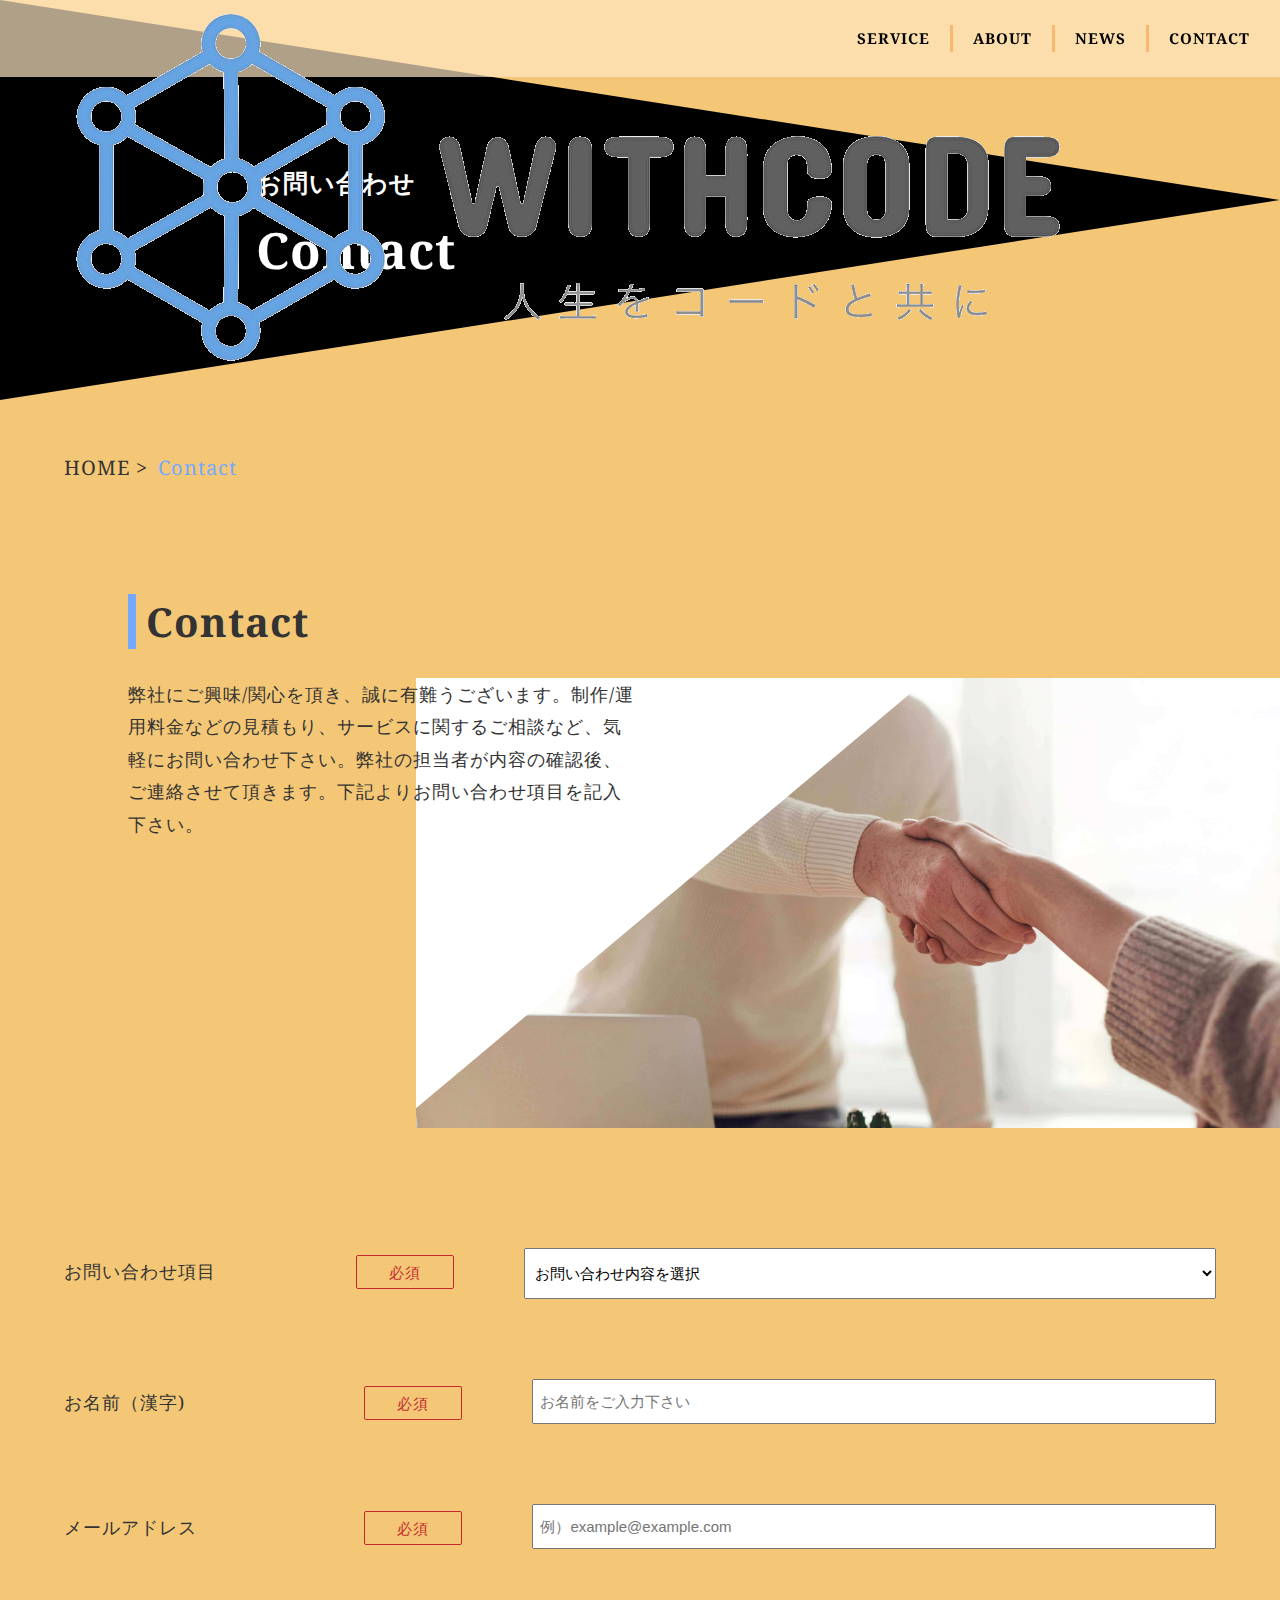
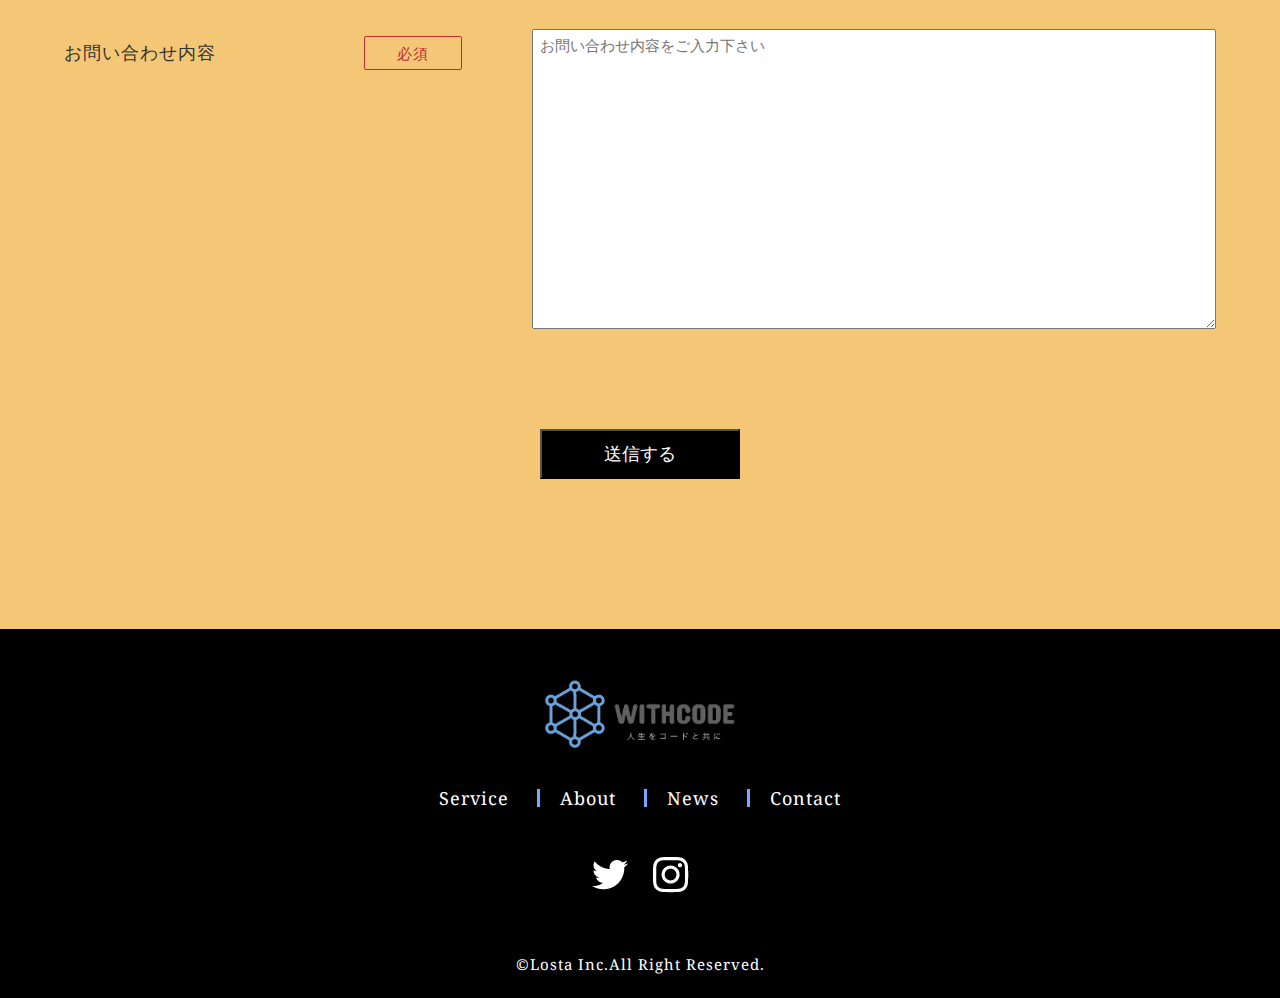
==== html/contact.html @ 9f4ab1d3 "firstcommit" ====
<html>
  <head>
    <meta charset="UTF-8">
    <title>プログラミング教材「WithCode+」</title>
    <meta name="description" content="「人生をコードと共に」というビジョンを達成するべく、皆さんのプログラミング学習をサポートします。">
    <meta name="keywords" content="IT,プログラミング,コミュニティ">
    <meta name="viewport" content="width=device-width, initial-scale=1.0">
    <meta property="og:title" content="プログラミング教材「WithCode+」">
    <meta property="og:type" content="article">
    <meta property="og:url" content="https://withcode-plus.tech">
    <meta property="og:image" content="img/logo.png">
    <meta property="og:description" content="「人生をコードと共に」というビジョンを達成するべく、皆さんのプログラミング学習をサポートします。">
    <meta property="og:site_name" content="プログラミング教材">
    <link rel="icon" href="../favicon.ico">
    <link rel="apple-touch-icon" sizes="180×180" href="img/logo.png">
    <link rel="stylesheet" type="text/css" href="../css/reset.css">
    <link rel="stylesheet" type="text/css" href="../css/common1.css">
    <link rel="stylesheet" type="text/css" href="../css/common2.css">
    <link rel="stylesheet" type="text/css" href="../css/contact.css">
    <link rel="preconnect" href="https://fonts.gstatic.com">
    <link href="https://fonts.googleapis.com/css2?family=Noto+Serif:ital,wght@0,400;0,700;1,400;1,700&display=swap"
      rel="stylesheet">
  </head>
  <body>
    <header>
      <div class="header_all">
        <a href="../index.html" class="logo">
          <img src="../img HP2/logo.png" alt="ロゴ画像">
        </a>
        <nav class="navbar">
          <ul>
            <li><a href="../index.html" class="respons">TOP</a></li>
            <li><a href="service.html">SERVICE</a></li>
            <li><a href="about.html">ABOUT</a></li>
            <li><a href="news.html">NEWS</a></li>
            <li><a href="contact.html">CONTACT</a></li>
          </ul>
        </nav>
      </div>
      <p class="drawer"></p>
    </header>
    <main>
      <section class="top">
        <div class="top_bg">
          <p class="top_ttl">
            <small>お問い合わせ</small>
            Contact
          </p>
        </div>
      </section>
      <section class="breadcrumb">
        <ul>
          <li>
            <a href="../index.html"><span>HOME</span></a>
          </li>
          <li>
            <a href="service.html"><span class="color">Contact</span></a>
          </li>
        </ul>
      </section>
      <section class="contact">
        <div class="inner">
          <h2 class="section_ttl"><small></small>Contact</h2>
          <div class="contact_item">
            <p class="contact_txt">
              弊社にご興味/関心を頂き、誠に有難うございます。制作/運用料金などの見積もり、サービスに関するご相談など、気軽にお問い合わせ下さい。弊社の担当者が内容の確認後、ご連絡させて頂きます。下記よりお問い合わせ項目を記入下さい。
            </p>
          </div>
        </div>
        <div class="contact_img"></div>
        <form action="mail.php" class="contact_form" id="form" method="POST">
          <div class="contact_box">
            <label for="name" class="contact_form_ttl">お問い合わせ項目</label>
            <select class="contact_form_box1" name="subject" required="required">
              <optgroup value>
                <option class="select_with" value="プルダウンメニューで問い合わせ内容を選択" hidden>お問い合わせ内容を選択</option>
                <option class="select_with" value="サイト制作/運用の見積もり">サイト制作/運用の見積もり</option>
                <option class="select_with" value="システム制作/運用の見積もり">システム開発/運用の見積もり</option>
                <option class="select_with" value="その他">その他</option>
              </optgroup>
            </select>
          </div>
          <div class="contact_box">
            <label for="name" class="contact_form_ttl">お名前（漢字)</label>
            <input type="text" class="contact_form_box2" name="" required="required" placeholder="お名前をご入力下さい">
          </div>
          <div class="contact_box">
            <label for="email" class="contact_form_ttl">メールアドレス</label>
            <input type="email" class="contact_form_box2" name="" required="required" placeholder="例）example@example.com">
          </div>
          <div class="contact_box _area">
            <label for="message" class="contact_form_ttl">お問い合わせ内容</label>
            <textarea name="message" class="contact_txtarea" id="message" cols="30" rows="10" required="required"
              placeholder="お問い合わせ内容をご入力下さい"></textarea>
          </div>
          <button type="submit" class="contact_btn">送信する</button>
        </form>
      </section>
    </main>
  </body>
  <footer>
    <div class="footer_logo">
      <a href="../index.html">
        <img src="../img HP2/logo.png" alt="ロゴ画像">
      </a>
    </div>
    <ul class="footer_list">
      <li class="footer_item">
        <a href="service.html">Service</a>
      </li>
      <li class="footer_item">
        <a href="about.html">About</a>
      </li>
      <li class="footer_item">
        <a href="news.html">News</a>
      </li>
      <li class="footer_item">
        <a href="contact.html">Contact</a>
      </li>
    </ul>
    <ul class="footer_sns">
      <li class="sns_icon1">
        <a href="#"><img src="../img HP2/twitter.png" alt="Twitterアイコン"></a>
      </li>
      <li class="sns_icon2">
        <a href="#"><img src="../img HP2/instagram.png" alt="Instagramアイコン"></a>
      </li>
    </ul>
    <small class="footer_txt">©Losta Inc.All Right Reserved.</small>
  </footer>
</html>
---- css/common1.css ----
@charset "UTF-8";
body {
  font-family: "Noto Serif", serif;
  font-size: 15px;
  line-height: 1.8;
  letter-spacing: 1px;
  word-break: break-all;
  color: #333;
  background: rgb(243, 199, 118);
}
a {
  text-decoration: none;
  color: #333;
}
li {
  list-style: none;
}
header {
  width: 100%;
  display: inline-block;
  background: rgba(255, 232, 197, 0.69);
  position: fixed;
  z-index: 101;
}
header .logo {
  position: absolute;
  width: 250px;
  height: 50px;
  left: 70px;
  top: 5px;
  font-size: 40px;
  z-index: 2;
}
header .navbar ul {
  display: flex;
  float: right;
  position: relative;
  margin: 15px 0;
}
header .navbar ul li {
  margin: 10px;
  padding-right: 20px;
  border-right: solid 3px #fab86e;
}
header .navbar ul li:nth-child(1) {
  border-right: none;
}
header .navbar ul li:last-child {
  border-right: none;
}
header .navbar ul li a {
  color: #000;
  font-weight: 700;
  font-size: 15px;
}
header .navbar ul li a:hover {
  color: #75a9ff;
}
header .respons {
  visibility: hidden;
  width: 0;
  height: 0;
}
header .drawer {
  visibility: hidden;
}
.inner {
  max-width: 80%;
  margin: 0 auto;
  position: relative;
}
.intro {
  width: 40%;
}
.section_ttl {
  margin-bottom: 20px;
  font-size: 40px;
}
.section_ttl small {
  border-left: solid 8px #75a9ff;
  padding-right: 10px;
}
.intro_txt {
  font-size: 18px;
}
footer {
  padding: 50px 0 20px;
  background: #000;
  color: #fff;
}
.footer_logo {
  width: 15%;
  height: auto;
  margin: 0 auto;
  margin-bottom: 40px;
}
.footer_logo img {
  width: 100%;
}
.footer_list {
  display: flex;
  justify-content: center;
  margin-bottom: 50px;
}
.footer_item {
  padding-right: 28px;
  margin-right: 20px;
  border-right: solid 3px #75a9ff;
  font-size: 18px;
  line-height: 1;
}
.footer_item a {
  color: #fff;
}
.footer_item a:hover {
  color: #75a9ff;
}
.footer_item:last-child {
  padding-right: 0;
  margin-right: 0;
  border-right: none;
}
.footer_sns {
  margin-bottom: 50px;
  display: flex;
  justify-content: center;
  align-items: center;
}
.footer_sns .sns_icon1 {
  margin-right: 25px;
}
.footer_sns .sns_icon1,
.sns_icon2 {
  -webkit-transition: 0.2s;
  transition: 0.2s;
}
.footer_sns .sns_icon1:hover,
.sns_icon2:hover {
  -webkit-transition: 0.2s;
  transition: 0.2s;
  -webkit-transform: translateY(-5px);
  transform: translateY(-5px);
}
.footer_txt {
  display: block;
  text-align: center;
  font-size: 15px;
}
@media screen and (max-width: 1024px) {
}
@media screen and (max-width: 768px) {
  .inner {
    max-width: 95%;
  }
}
@media screen and (max-width: 480px) {
  .inner {
    max-width: 95%;
  }
  header {
    display: block;
  }
  header .logo {
    padding: 5px 0 0 5px;
  }
  .footer_logo {
    width: 40%;
  }
  .footer_item {
    padding-right: 7px;
    margin-right: 7px;
  }
  header .drawer {
    visibility: visible;
    width: 24px;
    right: 10px;
    top: 10px;
    position: absolute;
    border-top: solid 4px #aaaaaa;
    cursor: pointer;
    z-index: 100;
  }
  header .drawer::before,
  header .drawer::after {
    content: "";
    display: block;
    width: 24px;
    background: #aaaaaa;
    height: 4px;
    position: absolute;
    right: 0;
    -webkit-transition: all 0.5s;
    transition: all 0.5s;
  }
  header .drawer:before {
    top: 6px;
  }
  header .drawer:after {
    top: 15px;
  }
  header .navbar {
    position: absolute;
    width: 100%;
    height: 100%;
    display: none;
    top: 0;
    left: 0;
    z-index: 3;
    background: #000;
  }
  header .navbar ul {
    display: block;
    text-align: center;
    float: none;
    top: 20%;
  }
  header .navbar ul li {
    width: 40%;
    margin: 0 auto 20px;
    padding-right: 0;
    border-right: none;
    border-bottom: solid 3px #75a9ff;
  }
  header .navbar ul li a {
    font-size: 20px;
    line-height: 2;
  }
  header .respons {
    visibility: visible;
  }
  body.nav-open header .drawer {
    border-top: 0;
  }
  body.nav-open header .drawer:before {
    top: 9px;
    transform: rotate(-45deg);
  }
  body.nav-open header .drawer:after {
    top: 9px;
    transform: rotate(-45deg);
  }
}
---- css/common2.css ----
.top {
  width: 100%;
  height: 400px;
  margin-bottom: 50px;
  position: relative;
}
.top_bg {
  width: 100%;
  height: 100%;
  background-color: #000;
  -webkit-clip-path: polygon(0% 0%, 0% 100%, 100% 50%);
  clip-path: polygon(0% 0%, 0% 100%, 100% 50%);
}
.top_ttl {
  position: absolute;
  left: 20%;
  top: 40%;
  color: #fff;
  z-index: 2;
  font-size: 50px;
  font-weight: 700;
}
.top_ttl small {
  display: block;
  font-size: 25px;
}
.breadcrumb {
  max-width: 90%;
  margin: 0 auto;
}
.breadcrumb ul {
  display: flex;
  margin-bottom: 100px;
}
.breadcrumb li {
  font-size: 20px;
}
.breadcrumb li::after {
  content: ">";
  padding-right: 10px;
  font-size: 20px;
}
.breadcrumb li:last-child::after {
  content: "";
}
.color {
  color: #75a9ff;
}
@media screen and (max-width: 1024px) {
}
---- css/contact.css ----
.contact_item {
  display: flex;
  position: absolute;
  width: 50%;
}
.contact_txt {
  line-height: 1.8;
  font-size: 18px;
  z-index: 5;
}
.contact_img {
  background: url(../img\ HP2/contact.png) no-repeat center;
  background-size: cover;
  width: 80%;
  height: 450px;
  position: relative;
  left: 32.5%;
  z-index: -1;
  margin-bottom: 120px;
  overflow: hidden;
}
.contact_img::before {
  position: absolute;
  content: "";
  width: 380px;
  height: 760px;
  background: #fff;
  z-index: 0;
  -webkit-transform: rotate(50deg);
  transform: rotate(50deg);
  left: -9%;
  top: -280px;
}
.contact_form {
  width: 90%;
  margin: 0 auto;
}
.contact_box {
  display: flex;
  margin-bottom: 80px;
}
.contact_form_box1 {
  height: 51px;
  width: 69%;
  padding-left: 6px;
  font-size: 15px;
}
.contact_form_box2 {
  height: 45px;
  width: 67%;
  padding-left: 6px;
  font-size: 15px;
}
.contact_box._area {
  margin-bottom: 0;
}
.contact_form_ttl {
  width: 46%;
  height: 100%;
  font-size: 18px;
  line-height: 1.5;
  position: relative;
  margin-top: 10px;
}
.contact_form_ttl::after {
  content: "必須";
  position: absolute;
  right: 70px;
  top: 50%;
  -webkit-transform: translateY(-50%);
  transform: translateY(-50%);
  text-align: center;
  width: 96px;
  line-height: 32px;
  font-size: 15px;
  color: #c72930;
  border: 1px solid #c72930;
  border-radius: 2px;
}
.contact_txtarea {
  width: 67%;
  height: 300px;
  margin-bottom: 100px;
  font-size: 15px;
  padding: 7px;
}
.contact_btn {
  width: 200px;
  height: 50px;
  margin: 0 auto 150px;
  font-size: 18px;
  display: block;
  color: #fff;
  background: #000;
  -webkit-transition: 0.4s;
  transition: 0.4s;
  cursor: pointer;
}
.contact_btn:hover {
  color: #000;
  background: #fff;
  -webkit-transition: 0.4s;
  transition: 0.4s;
}
@media screen and (max-width: 1024px) {
}
@media screen and (max-width: 768px) {
  .contact_img {
    width: 70%;
    bottom: 200px;
    margin-bottom: 0;
  }
  .contact_form_box {
    width: 320px;
  }
  .contact_txtarea {
    width: 320px;
  }
}
@media screen and (max-width: 480px) {
  .contact_img {
    background-image: none;
    height: 0;
  }

  .contact_item {
    width: 100%;
    display: block;
    position: relative;
    margin-bottom: 50px;
  }

  .contact_box {
    display: block;
  }

  .contact_form_ttl::after {
    position: relative;
    left: 10px;
  }

  .contact_form_box {
    width: 90%;
    height: 35px;
  }

  .contact_txtarea {
    width: 90%;
  }
}
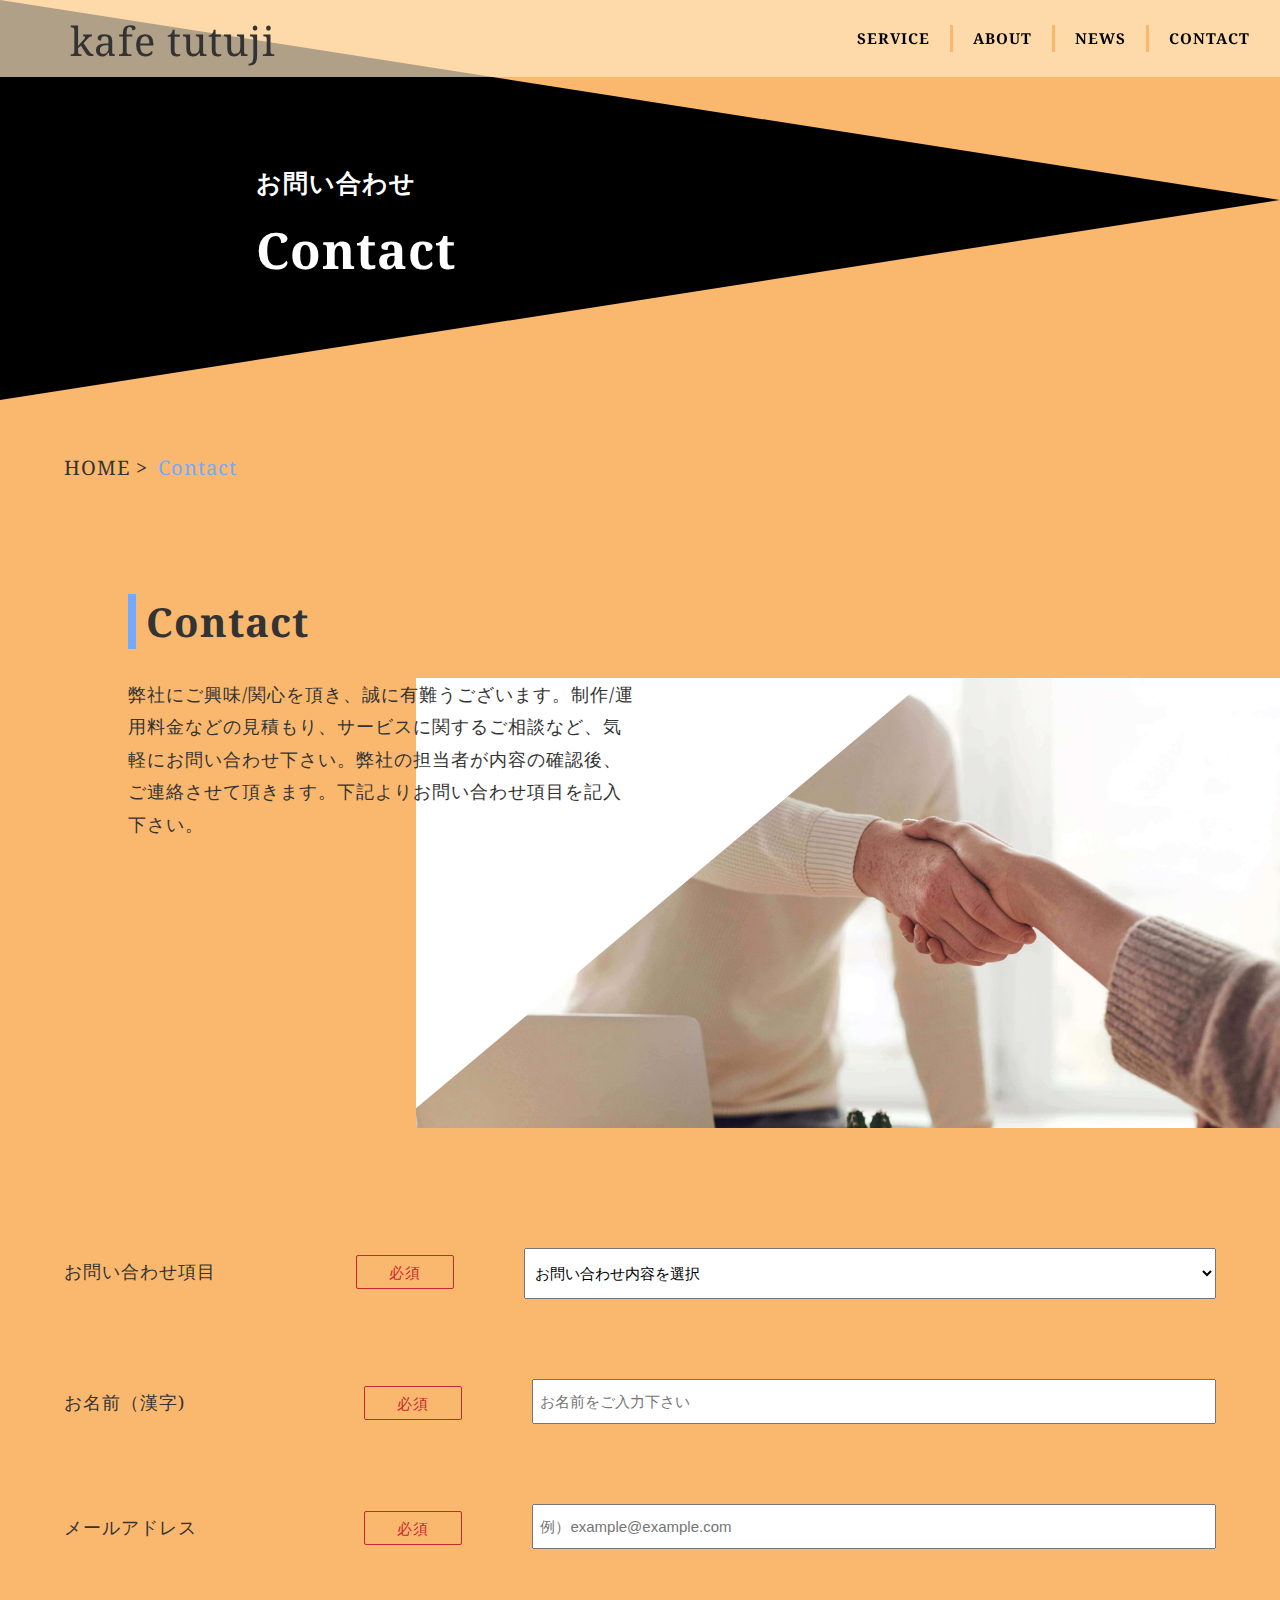
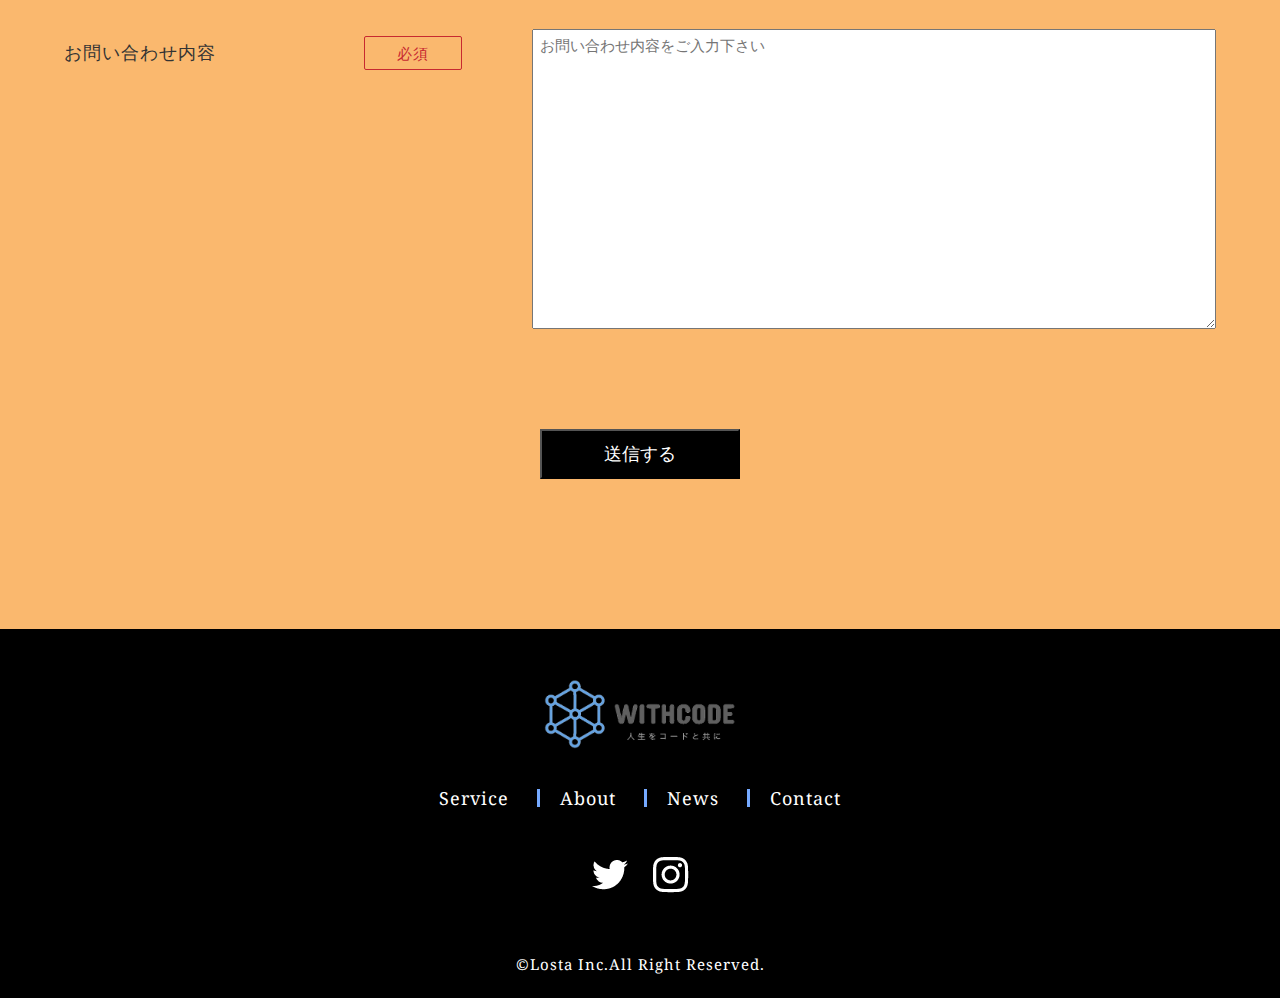
==== commit d184056e: "修正" ====
--- a/html/contact.html
+++ b/html/contact.html
@@ -25,7 +25,7 @@
     <header>
       <div class="header_all">
         <a href="../index.html" class="logo">
-          <img src="../img HP2/logo.png" alt="ロゴ画像">
+          kafe tutuji
         </a>
         <nav class="navbar">
           <ul>
--- a/css/common1.css
+++ b/css/common1.css
@@ -6,7 +6,7 @@
   letter-spacing: 1px;
   word-break: break-all;
   color: #333;
-  background: rgb(243, 199, 118);
+  background-color: #fab86e;
 }
 a {
   text-decoration: none;
@@ -162,6 +162,7 @@
   }
   header .logo {
     padding: 5px 0 0 5px;
+    font-size: 24px;
   }
   .footer_logo {
     width: 40%;
